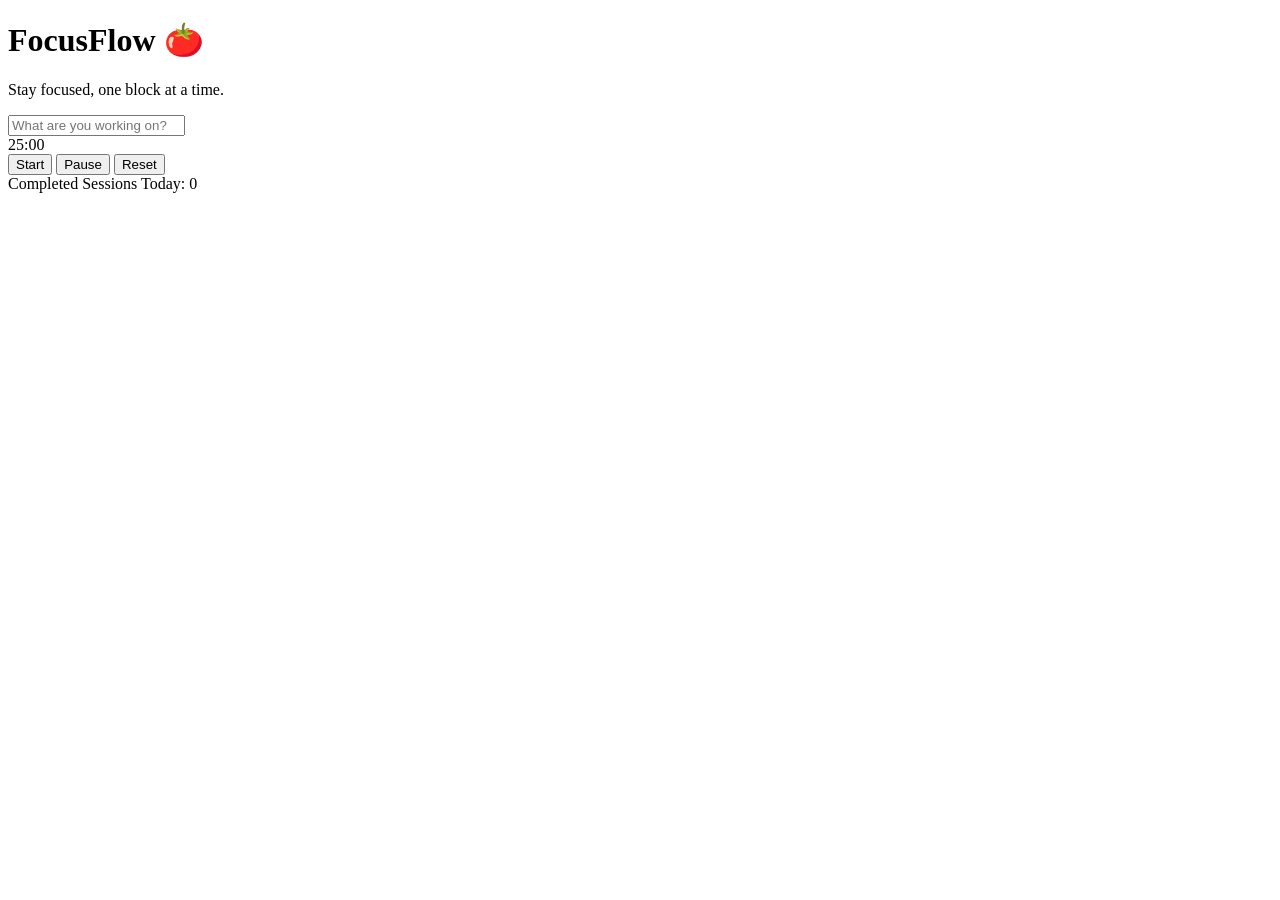
==== index.html @ 543e6317 "built html structure" ====
<!DOCTYPE html>
<html lang="en">
   <head>
<meta charset="UTF-8">
  <meta name="viewport" content="width=device-width, initial-scale=1.0">
     <title>FocusFlow - Pomodoro Timer</title>
   <link rel="stylesheet" href="styles.css">
</head>
   <body>
   <div class="container">
<h1>FocusFlow 🍅</h1>
     <p class="subtitle">Stay focused, one block at a time.</p>
  <div class="goal-box">
<input type="text" id="task-input" placeholder="What are you working on?">
     </div>
   <div class="timer-display">
      <span id="minutes">25</span>:<span id="seconds">00</span>
 </div>
       <div class="controls">
<button id="start-btn" class="btn primary">Start</button>
  <button id="pause-btn" class="btn">Pause</button>
     <button id="reset-btn" class="btn">Reset</button>
     <div class="counter">
   Completed Sessions Today: <span id="session-count">0</span
       </div>
  </div>
     <script src="script.js">
   </body>
</html>
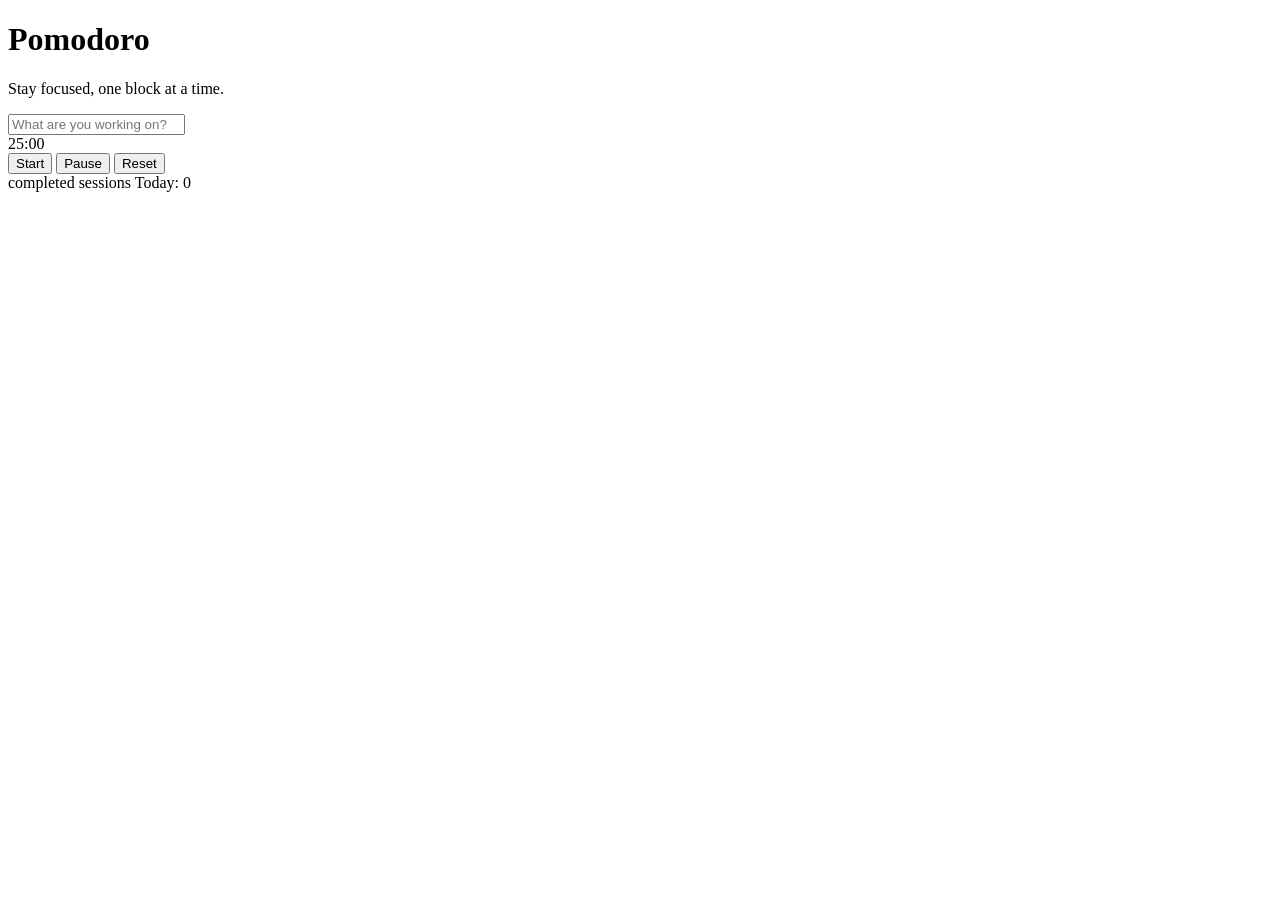
==== commit 77556bc1: "fixed unclosed tags and layout" ====
--- a/index.html
+++ b/index.html
@@ -3,12 +3,12 @@
    <head>
 <meta charset="UTF-8">
   <meta name="viewport" content="width=device-width, initial-scale=1.0">
-     <title>FocusFlow - Pomodoro Timer</title>
+     <title>Pomodoro</title>
    <link rel="stylesheet" href="styles.css">
 </head>
    <body>
    <div class="container">
-<h1>FocusFlow 🍅</h1>
+<h1>Pomodoro</h1>
      <p class="subtitle">Stay focused, one block at a time.</p>
   <div class="goal-box">
 <input type="text" id="task-input" placeholder="What are you working on?">
@@ -21,9 +21,10 @@
   <button id="pause-btn" class="btn">Pause</button>
      <button id="reset-btn" class="btn">Reset</button>
      <div class="counter">
-   Completed Sessions Today: <span id="session-count">0</span
-       </div>
+   completed sessions Today: <span id="session-count">0</span>
+           </div>
   </div>
-     <script src="script.js">
+     <script src="script.js"></script>
    </body>
-</html>+</html>
+
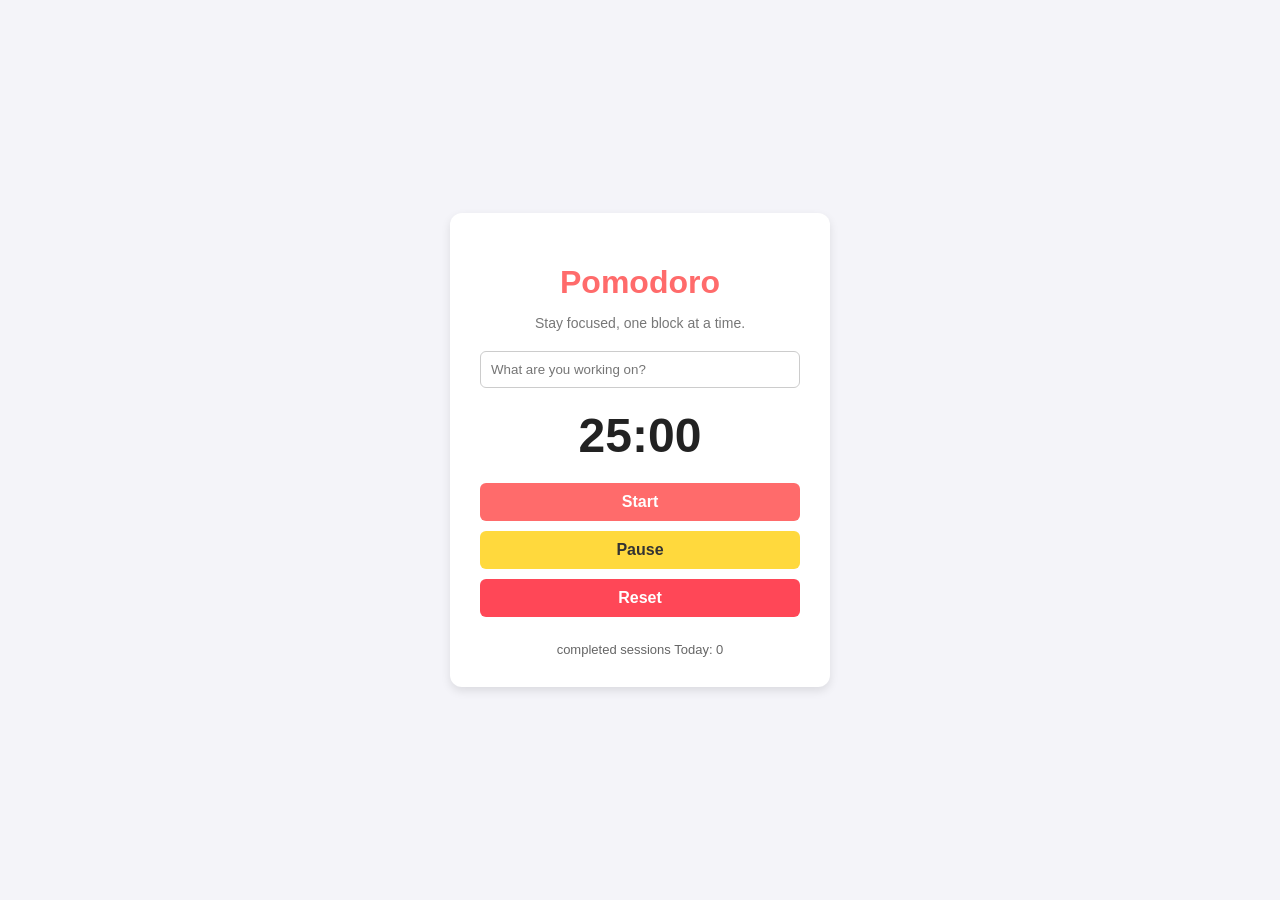
==== commit 9805a546: "fixed CSS blank page" ====
--- a/styles.css
+++ b/styles.css
@@ -0,0 +1,82 @@
+
+body {
+    font-family: Arial, sans-serif;
+    background-color: #f4f4f9;
+    color: #333;
+    display: flex;
+    justify-content: center;
+    align-items: center;
+    height: 100vh;
+    margin: 0;
+}
+.container {
+    background: white;
+    padding: 30px;
+    border-radius: 12px;
+    box-shadow: 0 4px 10px rgba(0, 0, 0, 0.1);
+    text-align: center;
+    width: 320px;
+}
+
+h1 {
+    margin-bottom: 5px;
+    color: #ff6b6b;
+}
+
+.subtitle {
+    font-size: 14px;
+    color: #777;
+    margin-bottom: 20px;
+}
+
+.goal-box input {
+    width: 100%;
+    padding: 10px;
+    box-sizing: border-box;
+    border: 1px solid #ccc;
+    border-radius: 6px;
+    margin-bottom: 20px;
+}
+
+.timer-display {
+    font-size: 48px;
+    font-weight: bold;
+    color: #222;
+    margin-bottom: 20px;
+}
+
+.controls {
+    display: flex;
+    flex-direction: column;
+    gap: 10px;
+}
+
+.btn {
+    padding: 10px;
+    border: none;
+    border-radius: 6px;
+    cursor: pointer;
+    font-size: 16px;
+    font-weight: bold;
+}
+
+.btn.primary {
+    background-color: #ff6b6b;
+    color: white;
+}
+
+#pause-btn {
+    background-color: #ffd93d;
+    color: #333;
+}
+
+#reset-btn {
+    background: #ff4757;
+    color: white;
+}
+
+.counter {
+    margin-top: 15px;
+    font-size: 13px;
+    color: #666;
+}
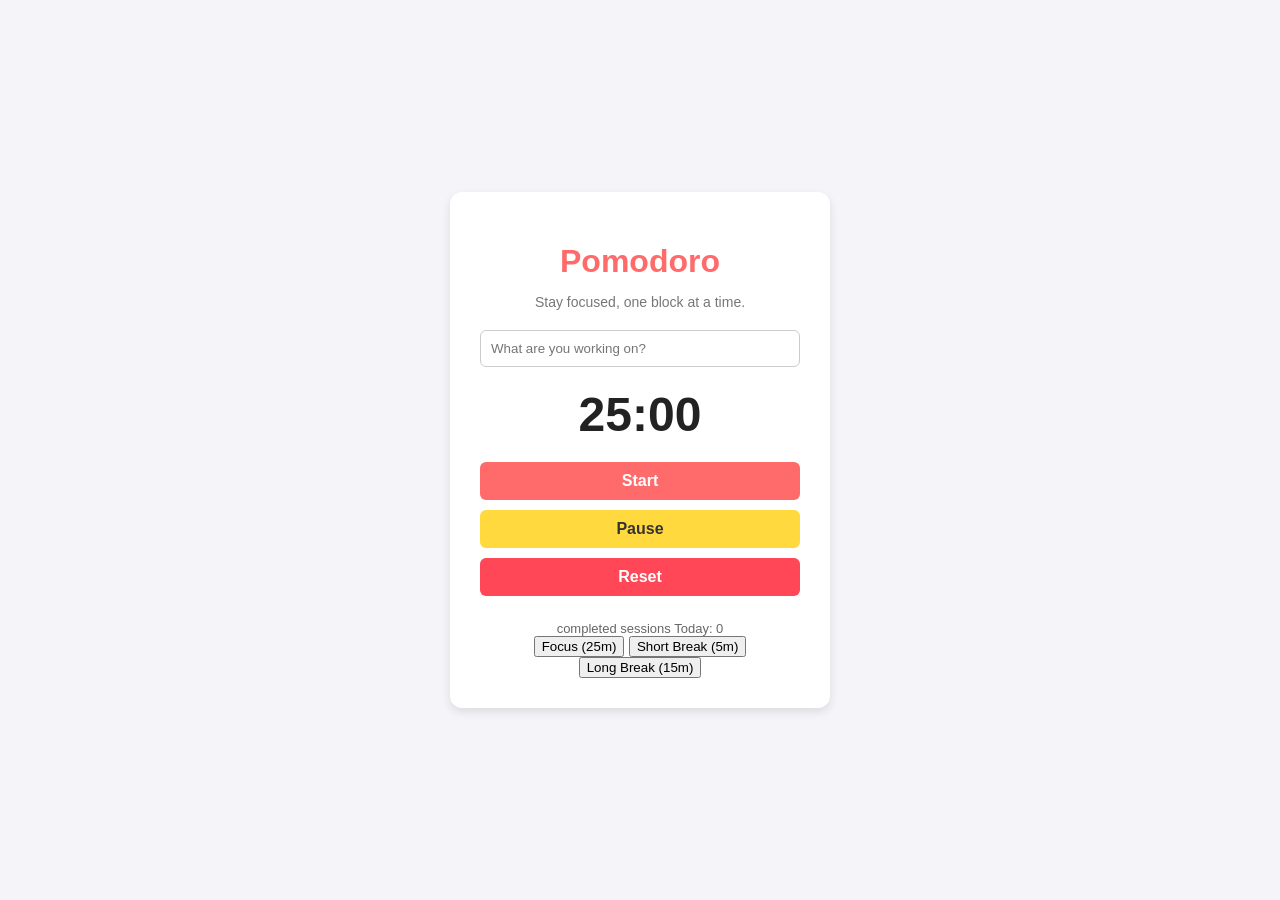
==== commit 5ae4923e: "adding more time selection buttons" ====
--- a/index.html
+++ b/index.html
@@ -24,6 +24,11 @@
    completed sessions Today: <span id="session-count">0</span>
            </div>
   </div>
+  <div class="mode-selector">
+    <button id="focus-btn">Focus (25m)</button>
+    <button id="short-break-btn">Short Break (5m)</button>
+    <button id="long-break-btn">Long Break (15m)</button>
+</div>
      <script src="script.js"></script>
    </body>
 </html>
--- a/styles.css
+++ b/styles.css
@@ -79,4 +79,4 @@
     margin-top: 15px;
     font-size: 13px;
     color: #666;
-}+}
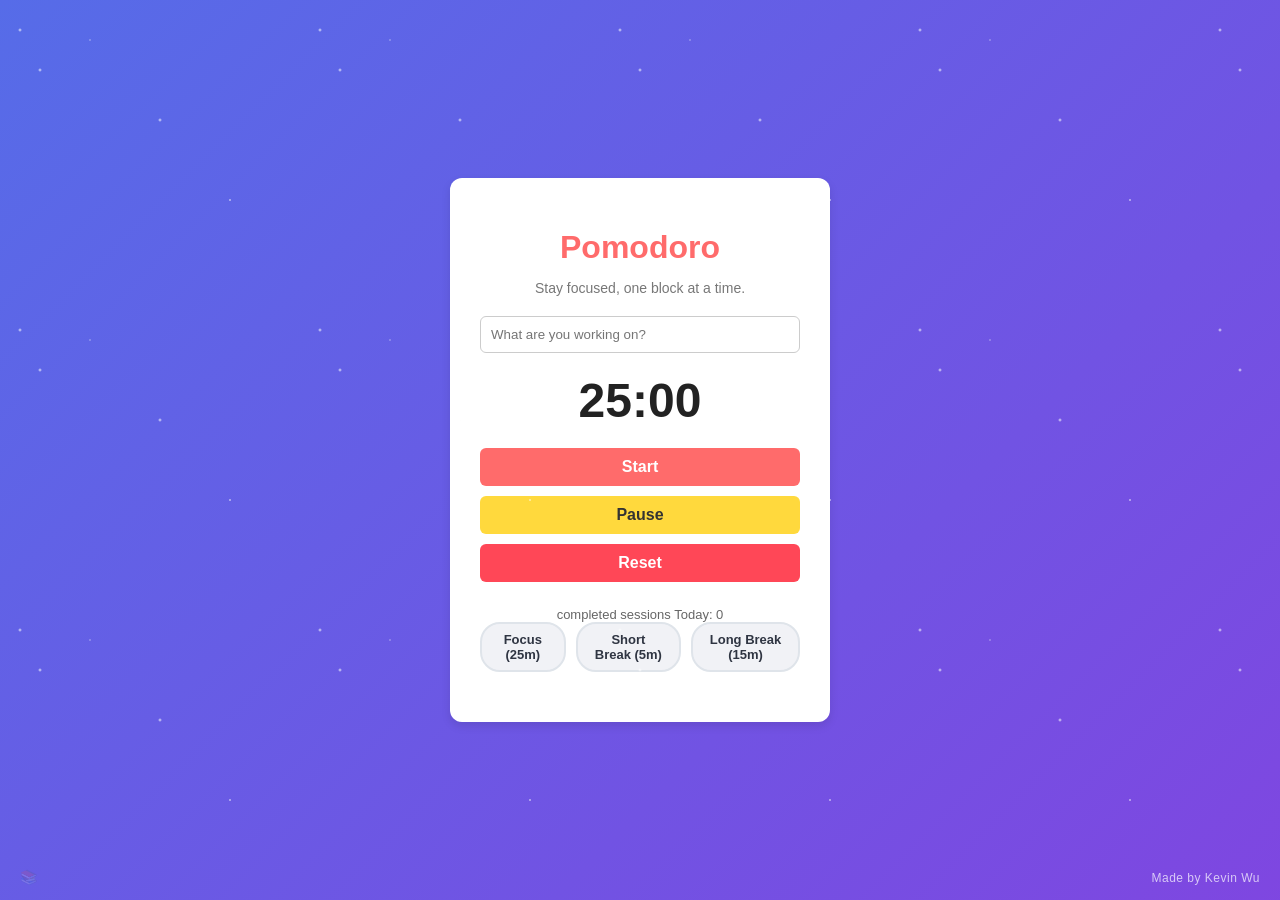
==== commit 47ff8cff: "added more interactive elements" ====
--- a/index.html
+++ b/index.html
@@ -29,7 +29,12 @@
     <button id="short-break-btn">Short Break (5m)</button>
     <button id="long-break-btn">Long Break (15m)</button>
 </div>
+<div class="watermark">
+    Made by Kevin Wu
+</div>
      <script src="script.js"></script>
+     <div class="stars"></div>
+     <a href="games.html" class="stealth-btn">📚</a>
    </body>
 </html>
 
--- a/styles.css
+++ b/styles.css
@@ -80,3 +80,107 @@
     font-size: 13px;
     color: #666;
 }
+.mode-selector {
+    display: flex;
+    justify-content: center;
+    gap: 10px;
+    margin-bottom: 20px;
+}
+
+.mode-selector button {
+    background-color: #f1f2f6;
+     color: #2f3542;
+    border: 2px solid #dfe4ea;
+    padding: 8px 14px;
+     border-radius: 20px;
+    font-size: 13px;
+     font-weight: 600;
+cursor: pointer;
+    transition: all 0.2s ease;
+}
+
+.mode-selector button:hover {
+     background-color: #ced6e0;
+    border-color: #ced6e0;
+}
+
+.mode-selector button.active {
+     background-color: #ff4757;
+    color: white;
+      border-color: #ff4757;
+}
+body {
+    background: linear-gradient(-45deg, #8652ee, #2f3ab8, #8c3ade, #566ce8);
+    background-size: 400% 400%;
+    animation: gradientShift 15s ease infinite;
+    height: 100vh;
+    display: flex;
+    justify-content: center;
+    align-items: center;
+    margin: 0;
+}
+
+@keyframes gradientShift {
+    0% {
+        background-position: 0% 50%;
+    }
+    50% {
+        background-position: 100% 50%;
+    }
+    100% {
+        background-position: 0% 50%;
+    }
+}
+.watermark {
+    position: fixed;
+    bottom: 15px;
+    right: 20px;
+    font-size: 12px;
+    font-family: sans-serif;
+    color: rgba(255, 255, 255, 0.7);
+    pointer-events: none;
+    letter-spacing: 0.5px;
+}
+.stars {
+    position: fixed;
+    top: 0;
+    left: 0;
+    width: 100%;
+    height: 100%;
+    pointer-events: none;
+    background-image: 
+        radial-gradient(2px 2px at 20px 30px, #ffffff, rgba(0,0,0,0)),
+        radial-gradient(2px 2px at 40px 70px, #ffffff, rgba(0,0,0,0)),
+        radial-gradient(1px 1px at 90px 40px, #ffffff, rgba(0,0,0,0)),
+        radial-gradient(2px 2px at 160px 120px, #ffffff, rgba(0,0,0,0)),
+        radial-gradient(1.5px 1.5px at 230px 200px, #ffffff, rgba(0,0,0,0));
+    background-repeat: repeat;
+    background-size: 300px 300px;
+    animation: flicker 4s infinite alternate;
+    opacity: 0.8;
+}
+
+@keyframes flicker {
+    0% {
+        opacity: 0.4;
+    }
+    50% {
+        opacity: 0.9;
+    }
+    100% {
+        opacity: 0.5;
+    }
+}
+.stealth-btn {
+    position: fixed;
+    bottom: 15px;
+    left: 20px;
+    font-size: 14px;
+    text-decoration: none;
+    opacity: 0.15;
+    transition: opacity 0.3s ease;
+}
+
+.stealth-btn:hover {
+    opacity: 1.0;
+}
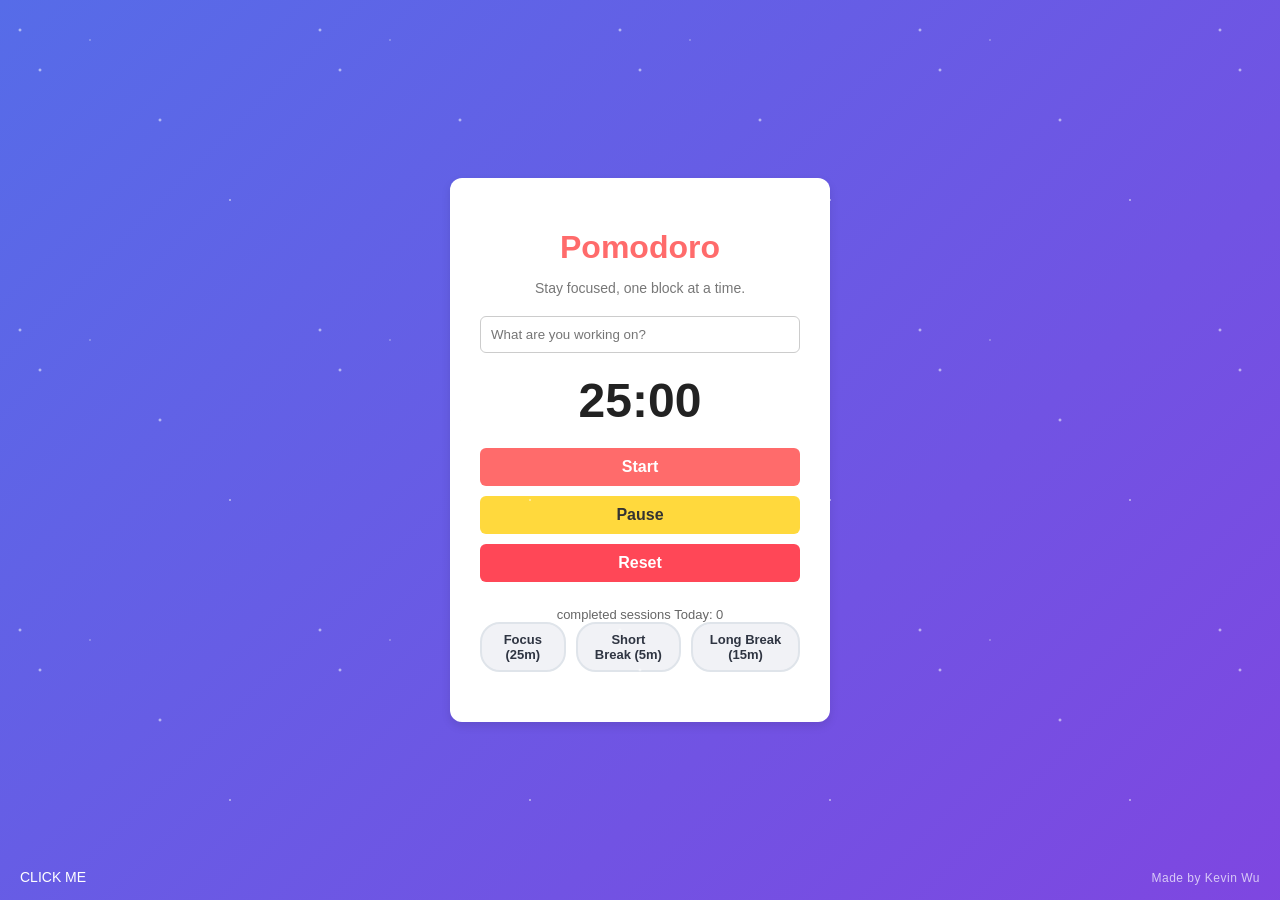
==== commit c79ff053: "updated html code to suite new changes from js" ====
--- a/index.html
+++ b/index.html
@@ -7,6 +7,7 @@
    <link rel="stylesheet" href="styles.css">
 </head>
    <body>
+      <div id="toast-container"></div>
    <div class="container">
 <h1>Pomodoro</h1>
      <p class="subtitle">Stay focused, one block at a time.</p>
@@ -29,12 +30,11 @@
     <button id="short-break-btn">Short Break (5m)</button>
     <button id="long-break-btn">Long Break (15m)</button>
 </div>
-<div class="watermark">
+<div id="watermark" class="watermark">
     Made by Kevin Wu
 </div>
      <script src="script.js"></script>
      <div class="stars"></div>
-     <a href="games.html" class="stealth-btn">📚</a>
+     <a href="games.html" class="stealth-btn">CLICK ME</a>
    </body>
 </html>
-
--- a/styles.css
+++ b/styles.css
@@ -138,7 +138,7 @@
     font-size: 12px;
     font-family: sans-serif;
     color: rgba(255, 255, 255, 0.7);
-    pointer-events: none;
+    cursor: pointer; /* click */
     letter-spacing: 0.5px;
 }
 .stars {
@@ -177,10 +177,37 @@
     left: 20px;
     font-size: 14px;
     text-decoration: none;
-    opacity: 0.15;
+    opacity: 1;
     transition: opacity 0.3s ease;
+    color: white
 }
 
 .stealth-btn:hover {
     opacity: 1.0;
+}
+#toast-container {
+    position: fixed;
+    top: 20px;
+    right: 20px;
+     display: flex;
+    flex-direction: column;
+    gap: 10px;
+     z-index: 1000;
+}
+
+.achievement-toast {
+     background-color: #2f3640;
+    color: #fbc531;
+     border: 2px solid #fbc531;
+    padding: 12px 20px;
+     border-radius: 8px;
+    font-weight: bold;
+     font-size: 14px;
+    box-shadow: 0 4px 12px rgba(0,0,0,0.5);
+     transform: translateX(120%);
+    transition: transform 0.4s ease-in-out;
+}
+
+.achievement-toast.show {
+transform: translateX(0);
 }
